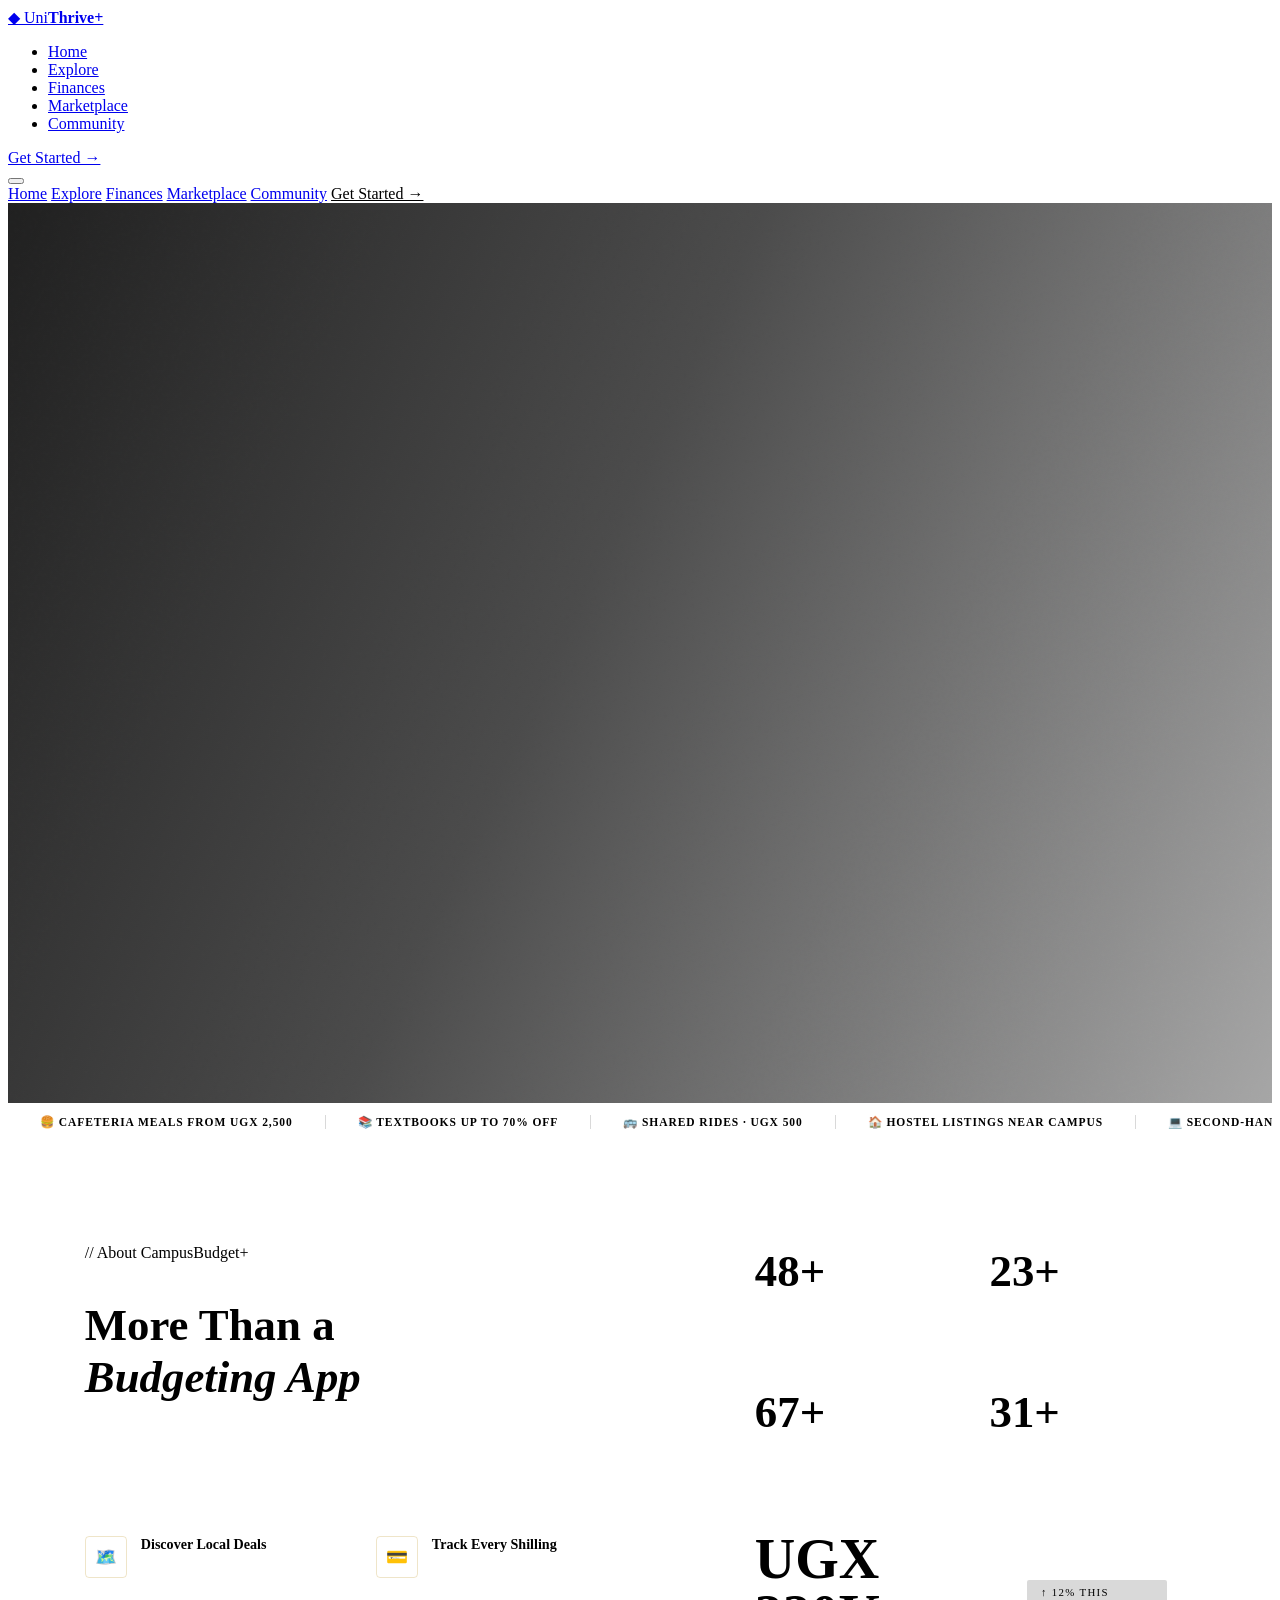
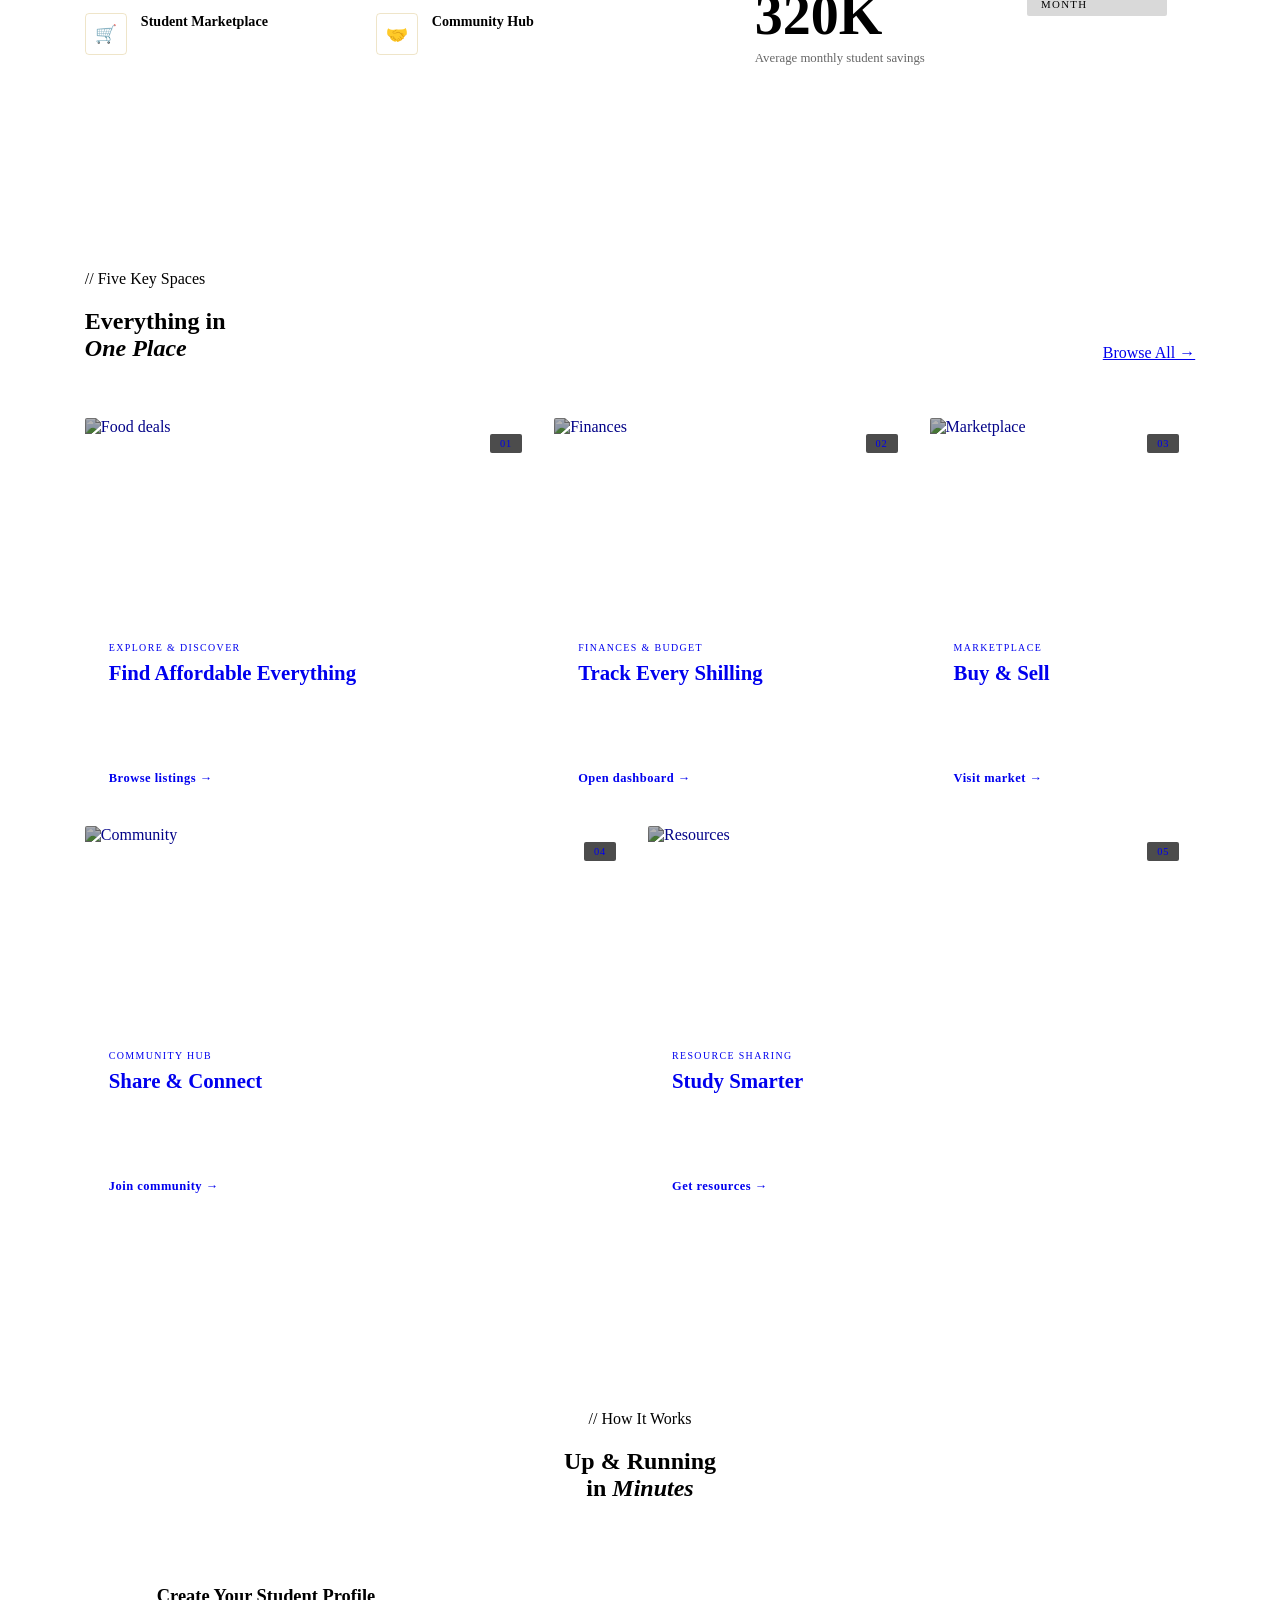
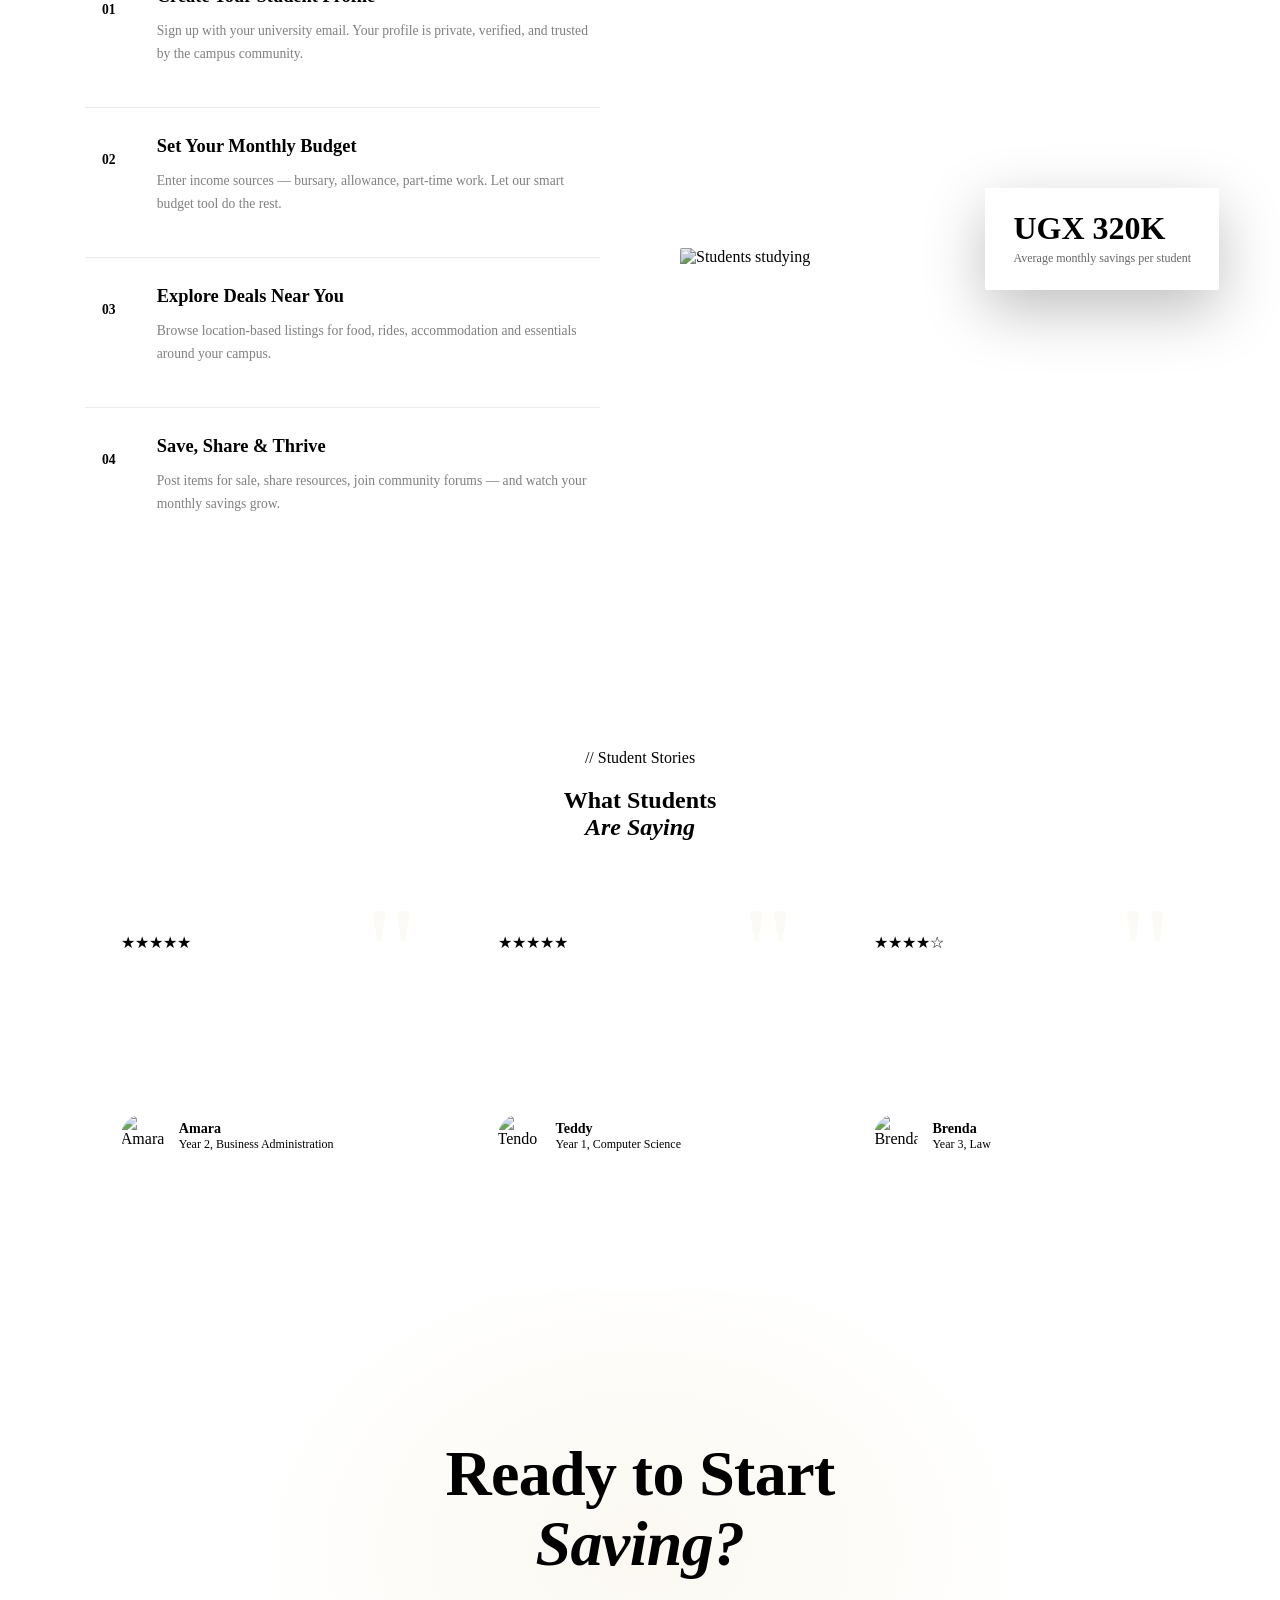
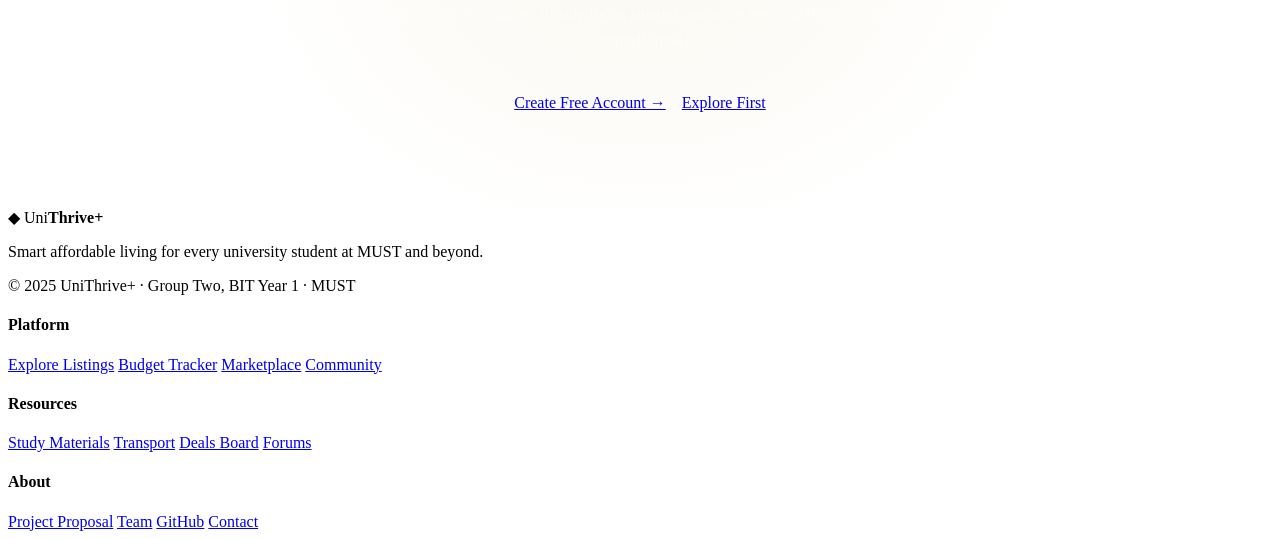
==== index.html @ 7a32b82d "Add files via upload" ====
<!DOCTYPE html>
<html lang="en">
<head>
  <meta charset="UTF-8" />
  <meta name="viewport" content="width=device-width, initial-scale=1.0" />
  <title>UniThrive+ | Smart Student Living</title>
  <link rel="preconnect" href="https://fonts.googleapis.com" />
  <link rel="preconnect" href="https://fonts.gstatic.com" crossorigin />
  <link href="https://fonts.googleapis.com/css2?family=Cormorant+Garamond:ital,wght@0,300;0,400;0,600;0,700;1,300;1,400;1,600&family=Outfit:wght@300;400;500;600;700&family=Space+Grotesk:wght@400;500;700&display=swap" rel="stylesheet" />
  <link rel="stylesheet" href="shared.css" />
  <style>
    /* ══════════════════ HERO ══════════════════ */
    .hero {
      position: relative;
      height: 100vh;
      min-height: 700px;
      overflow: hidden;
      display: flex;
      align-items: center;
    }
    .hero-bg {
      position: absolute;
      inset: 0;
      background-image: url('https://images.unsplash.com/photo-1529156069898-49953e39b3ac?w=1920&q=90&fit=crop&crop=top');
      background-size: cover;
      background-position: center 20%;
      transform: scale(1.05);
      transition: transform 10s ease-out;
      filter: brightness(0.55);
    }
    .hero-bg.loaded { transform: scale(1); }
    .hero-overlay {
      position: absolute;
      inset: 0;
      background: linear-gradient(
        115deg,
        rgba(0,0,0,0.88) 0%,
        rgba(5,5,5,0.72) 45%,
        rgba(0,0,0,0.35) 100%
      );
    }
    /* Gold grain texture overlay */
    .hero-grain {
      position: absolute;
      inset: 0;
      background-image: url("data:image/svg+xml,%3Csvg viewBox='0 0 256 256' xmlns='http://www.w3.org/2000/svg'%3E%3Cfilter id='noise'%3E%3CfeTurbulence type='fractalNoise' baseFrequency='0.9' numOctaves='4' stitchTiles='stitch'/%3E%3C/filter%3E%3Crect width='100%25' height='100%25' filter='url(%23noise)' opacity='0.035'/%3E%3C/svg%3E");
      pointer-events: none;
      opacity: 0.4;
    }
    .hero-content {
      position: relative;
      z-index: 2;
      padding: 0 6vw;
      max-width: 860px;
    }
    .hero-eyebrow {
      display: inline-flex;
      align-items: center;
      gap: 10px;
      border: 1px solid rgba(201,168,76,0.4);
      border-radius: 2px;
      padding: 7px 20px;
      font-family: var(--font-mono);
      font-size: 0.68rem;
      letter-spacing: 0.2em;
      color: var(--gold);
      text-transform: uppercase;
      margin-bottom: 32px;
      opacity: 0;
      animation: fadeUp 0.8s 0.3s forwards;
    }
    .hero-eyebrow::before {
      content: '';
      width: 6px; height: 6px;
      border-radius: 50%;
      background: var(--gold);
      animation: pulse 2s infinite;
    }
    .hero-title {
      font-family: var(--font-display);
      font-size: clamp(3.2rem, 7.5vw, 6.5rem);
      font-weight: 700;
      line-height: 1.0;
      color: var(--white);
      margin-bottom: 28px;
      opacity: 0;
      animation: fadeUp 1s 0.5s forwards;
      letter-spacing: -0.02em;
    }
    .hero-title em {
      font-style: italic;
      color: var(--gold);
      display: block;
    }
    .hero-sub {
      font-family: var(--font-body);
      font-size: 1.1rem;
      font-weight: 300;
      color: rgba(255,255,255,0.7);
      line-height: 1.75;
      max-width: 480px;
      margin-bottom: 48px;
      opacity: 0;
      animation: fadeUp 0.9s 0.7s forwards;
    }
    .hero-cta {
      display: flex;
      gap: 16px;
      flex-wrap: wrap;
      opacity: 0;
      animation: fadeUp 0.9s 0.9s forwards;
    }
    /* Hero stats */
    .hero-stats {
      position: absolute;
      bottom: 0;
      left: 0; right: 0;
      z-index: 2;
      display: flex;
      border-top: 1px solid rgba(255,255,255,0.07);
      opacity: 0;
      animation: fadeIn 1s 1.2s forwards;
    }
    .hero-stat {
      flex: 1;
      padding: 28px 6vw;
      border-right: 1px solid rgba(255,255,255,0.07);
      background: rgba(0,0,0,0.5);
      backdrop-filter: blur(8px);
    }
    .hero-stat:last-child { border-right: none; }
    .hero-stat-num {
      font-family: var(--font-display);
      font-size: 2.2rem;
      font-weight: 700;
      color: var(--gold);
      line-height: 1;
      margin-bottom: 6px;
    }
    .hero-stat-label {
      font-family: var(--font-body);
      font-size: 0.78rem;
      color: rgba(255,255,255,0.45);
      font-weight: 300;
      letter-spacing: 0.06em;
    }
    /* Scroll indicator */
    .hero-scroll {
      position: absolute;
      right: 6vw;
      bottom: 120px;
      z-index: 3;
      display: flex;
      flex-direction: column;
      align-items: center;
      gap: 8px;
      opacity: 0;
      animation: fadeIn 1s 1.4s forwards;
    }
    .scroll-text {
      font-family: var(--font-mono);
      font-size: 0.62rem;
      letter-spacing: 0.15em;
      text-transform: uppercase;
      color: rgba(255,255,255,0.35);
      writing-mode: vertical-rl;
    }
    .scroll-line {
      width: 1px;
      height: 48px;
      background: linear-gradient(to bottom, rgba(201,168,76,0.8), transparent);
      animation: scrollAnim 1.8s ease-in-out infinite;
    }
    @keyframes scrollAnim {
      0%,100% { transform: scaleY(1); opacity:1; }
      50% { transform: scaleY(0.4); opacity:0.3; }
    }

    /* ══════════════════ TICKER ══════════════════ */
    .ticker {
      background: var(--gold);
      padding: 12px 0;
      overflow: hidden;
    }
    .ticker-track {
      display: flex;
      white-space: nowrap;
      animation: tickerAnim 28s linear infinite;
    }
    .ticker-item {
      display: inline-flex;
      align-items: center;
      gap: 10px;
      padding: 0 32px;
      font-family: var(--font-mono);
      font-size: 0.72rem;
      letter-spacing: 0.08em;
      color: var(--black);
      font-weight: 700;
      text-transform: uppercase;
      border-right: 1px solid rgba(0,0,0,0.15);
    }
    @keyframes tickerAnim {
      0% { transform: translateX(0); }
      100% { transform: translateX(-50%); }
    }

    /* ══════════════════ INTRO STRIP ══════════════════ */
    .intro-strip {
      background: var(--black-3);
      padding: 72px 6vw;
      border-bottom: 1px solid var(--border-dark);
    }
    .intro-strip-inner {
      display: grid;
      grid-template-columns: 1.2fr 1fr;
      gap: 80px;
      align-items: center;
    }
    .intro-text .section-title { font-size: clamp(2rem, 3.5vw, 2.8rem); }
    .intro-lead {
      font-family: var(--font-display);
      font-size: 1.25rem;
      font-style: italic;
      color: rgba(255,255,255,0.5);
      line-height: 1.6;
      margin-bottom: 32px;
      font-weight: 300;
    }
    .intro-features {
      display: grid;
      grid-template-columns: 1fr 1fr;
      gap: 20px;
    }
    .intro-feat {
      display: flex;
      align-items: flex-start;
      gap: 14px;
    }
    .intro-feat-icon {
      width: 40px; height: 40px;
      border: 1px solid rgba(201,168,76,0.3);
      border-radius: 4px;
      display: flex;
      align-items: center;
      justify-content: center;
      font-size: 1.1rem;
      flex-shrink: 0;
    }
    .intro-feat-title {
      font-family: var(--font-body);
      font-size: 0.88rem;
      font-weight: 600;
      color: var(--white);
      margin-bottom: 3px;
    }
    .intro-feat-text {
      font-family: var(--font-body);
      font-size: 0.78rem;
      color: rgba(255,255,255,0.4);
      font-weight: 300;
      line-height: 1.5;
    }
    /* Stats on right */
    .intro-stats-col {
      display: grid;
      grid-template-columns: 1fr 1fr;
      gap: 1px;
      background: var(--border-dark);
      border: 1px solid var(--border-dark);
    }
    .intro-stat-box {
      background: var(--black-2);
      padding: 36px 28px;
      transition: background 0.3s;
    }
    .intro-stat-box:hover { background: var(--black-3); }
    .intro-stat-num {
      font-family: var(--font-display);
      font-size: 2.8rem;
      font-weight: 700;
      color: var(--gold);
      line-height: 1;
      margin-bottom: 8px;
    }
    .intro-stat-label {
      font-family: var(--font-body);
      font-size: 0.8rem;
      color: rgba(255,255,255,0.4);
      font-weight: 300;
    }
    .intro-stat-box.featured {
      background: var(--gold);
      grid-column: 1 / -1;
      display: flex;
      align-items: center;
      justify-content: space-between;
      gap: 20px;
    }
    .intro-stat-box.featured .intro-stat-num { color: var(--black); font-size: 3.5rem; }
    .intro-stat-box.featured .intro-stat-label { color: rgba(0,0,0,0.6); }
    .intro-stat-box.featured .feat-badge {
      font-family: var(--font-mono);
      font-size: 0.68rem;
      letter-spacing: 0.12em;
      text-transform: uppercase;
      color: var(--black);
      background: rgba(0,0,0,0.15);
      padding: 6px 14px;
      border-radius: 2px;
    }

    /* ══════════════════ PAGES GRID ══════════════════ */
    .pages-section {
      padding: 96px 6vw;
      background: var(--black);
    }
    .pages-header {
      display: flex;
      align-items: flex-end;
      justify-content: space-between;
      margin-bottom: 56px;
    }
    .pages-grid {
      display: grid;
      grid-template-columns: repeat(12, 1fr);
      grid-template-rows: auto auto;
      gap: 16px;
    }
    .page-card {
      border: 1px solid var(--border-dark);
      border-radius: 2px;
      overflow: hidden;
      cursor: pointer;
      transition: all 0.4s;
      text-decoration: none;
      display: flex;
      flex-direction: column;
      position: relative;
      group: true;
    }
    .page-card:hover {
      border-color: rgba(201,168,76,0.4);
      transform: translateY(-6px);
      box-shadow: 0 24px 64px rgba(0,0,0,0.5);
    }
    .page-card:nth-child(1) { grid-column: 1 / 6; }
    .page-card:nth-child(2) { grid-column: 6 / 10; }
    .page-card:nth-child(3) { grid-column: 10 / 13; }
    .page-card:nth-child(4) { grid-column: 1 / 7; }
    .page-card:nth-child(5) { grid-column: 7 / 13; }
    .page-card-img {
      width: 100%;
      height: 200px;
      object-fit: cover;
      display: block;
      transition: transform 0.6s ease;
      filter: brightness(0.7) saturate(0.8);
    }
    .page-card:hover .page-card-img {
      transform: scale(1.06);
      filter: brightness(0.6) saturate(0.7);
    }
    .page-card-img-wrap {
      overflow: hidden;
      position: relative;
    }
    .page-card-num {
      position: absolute;
      top: 16px;
      right: 16px;
      font-family: var(--font-mono);
      font-size: 0.65rem;
      color: var(--gold);
      letter-spacing: 0.08em;
      background: rgba(0,0,0,0.7);
      padding: 4px 10px;
      border-radius: 2px;
    }
    .page-card-body {
      padding: 24px;
      background: var(--black-2);
      flex: 1;
      display: flex;
      flex-direction: column;
      gap: 8px;
      transition: background 0.3s;
    }
    .page-card:hover .page-card-body { background: var(--black-3); }
    .page-card-tag {
      font-family: var(--font-mono);
      font-size: 0.62rem;
      letter-spacing: 0.14em;
      text-transform: uppercase;
      color: var(--gold);
    }
    .page-card-title {
      font-family: var(--font-display);
      font-size: 1.3rem;
      font-weight: 700;
      color: var(--white);
      line-height: 1.2;
    }
    .page-card-desc {
      font-family: var(--font-body);
      font-size: 0.82rem;
      color: rgba(255,255,255,0.45);
      line-height: 1.6;
      font-weight: 300;
      margin-top: 4px;
      flex: 1;
    }
    .page-card-link {
      display: inline-flex;
      align-items: center;
      gap: 6px;
      font-family: var(--font-body);
      font-size: 0.78rem;
      font-weight: 600;
      color: var(--gold);
      margin-top: 10px;
      letter-spacing: 0.04em;
      transition: gap 0.2s;
    }
    .page-card:hover .page-card-link { gap: 10px; }

    /* ══════════════════ HOW IT WORKS ══════════════════ */
    .how {
      padding: 96px 6vw;
      background: var(--off-white);
    }
    .how .section-tag { color: var(--gold-dark); }
    .how .section-title { color: var(--black); }
    .how-inner {
      display: grid;
      grid-template-columns: 1fr 1fr;
      gap: 80px;
      align-items: center;
      margin-top: 56px;
    }
    .steps { display: flex; flex-direction: column; gap: 0; }
    .step {
      display: flex;
      gap: 24px;
      padding: 28px 0;
      border-bottom: 1px solid rgba(0,0,0,0.08);
      transition: all 0.2s;
    }
    .step:last-child { border-bottom: none; }
    .step:hover .step-num {
      background: var(--gold);
      color: var(--black);
      border-color: var(--gold);
    }
    .step-num {
      width: 48px; height: 48px;
      flex-shrink: 0;
      border: 1.5px solid var(--gold);
      border-radius: 2px;
      display: flex;
      align-items: center;
      justify-content: center;
      font-family: var(--font-mono);
      font-size: 0.85rem;
      font-weight: 700;
      color: var(--gold);
      transition: all 0.3s;
    }
    .step-title {
      font-family: var(--font-display);
      font-size: 1.15rem;
      font-weight: 700;
      color: var(--black);
      margin-bottom: 6px;
    }
    .step-text {
      font-family: var(--font-body);
      font-size: 0.85rem;
      color: rgba(0,0,0,0.5);
      line-height: 1.65;
      font-weight: 300;
    }
    .how-visual {
      position: relative;
    }
    .how-main-img {
      width: 100%;
      height: 500px;
      object-fit: cover;
      object-position: center top;
      border-radius: 2px;
      filter: saturate(0.6) brightness(0.95);
    }
    .how-float {
      position: absolute;
      bottom: -24px;
      right: -24px;
      background: var(--gold);
      padding: 24px 28px;
      border-radius: 2px;
      box-shadow: 0 20px 60px rgba(0,0,0,0.25);
    }
    .how-float-num {
      font-family: var(--font-display);
      font-size: 2rem;
      font-weight: 700;
      color: var(--black);
      display: block;
      line-height: 1;
      margin-bottom: 4px;
    }
    .how-float-label {
      font-family: var(--font-body);
      font-size: 0.75rem;
      color: rgba(0,0,0,0.6);
    }

    /* ══════════════════ TESTIMONIALS ══════════════════ */
    .testimonials {
      padding: 96px 6vw;
      background: var(--black-2);
      border-top: 1px solid var(--border-dark);
      border-bottom: 1px solid var(--border-dark);
    }
    .testimonials-header {
      text-align: center;
      margin-bottom: 56px;
    }
    .testimonials-grid {
      display: grid;
      grid-template-columns: repeat(3, 1fr);
      gap: 20px;
    }
    .testimonial-card {
      border: 1px solid var(--border-dark);
      border-radius: 2px;
      padding: 36px;
      transition: all 0.3s;
      position: relative;
      overflow: hidden;
    }
    .testimonial-card::before {
      content: '"';
      position: absolute;
      top: -10px;
      right: 24px;
      font-family: var(--font-display);
      font-size: 8rem;
      color: rgba(201,168,76,0.06);
      line-height: 1;
      pointer-events: none;
    }
    .testimonial-card:hover {
      border-color: rgba(201,168,76,0.3);
      transform: translateY(-4px);
      background: var(--black-3);
    }
    .t-stars {
      display: flex;
      gap: 3px;
      margin-bottom: 20px;
    }
    .t-star {
      width: 14px; height: 14px;
      color: var(--gold);
      font-size: 0.75rem;
    }
    .t-text {
      font-family: var(--font-display);
      font-size: 1.05rem;
      font-style: italic;
      color: rgba(255,255,255,0.8);
      line-height: 1.7;
      margin-bottom: 28px;
      font-weight: 300;
    }
    .t-author {
      display: flex;
      align-items: center;
      gap: 14px;
    }
    .t-avatar {
      width: 44px; height: 44px;
      border-radius: 50%;
      object-fit: cover;
      filter: grayscale(30%);
      border: 2px solid var(--gold-dark);
    }
    .t-name {
      font-family: var(--font-body);
      font-size: 0.88rem;
      font-weight: 600;
      color: var(--white);
    }
    .t-role {
      font-family: var(--font-body);
      font-size: 0.75rem;
      color: var(--gold);
      font-weight: 300;
    }

    /* ══════════════════ CTA BANNER ══════════════════ */
    .cta-banner {
      padding: 96px 6vw;
      background: var(--black);
      position: relative;
      overflow: hidden;
      text-align: center;
    }
    .cta-banner::before {
      content: '';
      position: absolute;
      top: 50%;
      left: 50%;
      transform: translate(-50%,-50%);
      width: 800px; height: 600px;
      background: radial-gradient(ellipse, rgba(201,168,76,0.08) 0%, transparent 70%);
      pointer-events: none;
    }
    .cta-banner-content {
      position: relative;
      z-index: 1;
      max-width: 600px;
      margin: 0 auto;
    }
    .cta-banner h2 {
      font-family: var(--font-display);
      font-size: clamp(2.5rem, 5vw, 4rem);
      font-weight: 700;
      color: var(--white);
      margin-bottom: 20px;
      letter-spacing: -0.01em;
      line-height: 1.1;
    }
    .cta-banner h2 em { font-style: italic; color: var(--gold); }
    .cta-banner p {
      font-family: var(--font-body);
      font-size: 1rem;
      color: rgba(255,255,255,0.55);
      font-weight: 300;
      line-height: 1.7;
      margin-bottom: 40px;
    }
    .cta-btns {
      display: flex;
      gap: 16px;
      justify-content: center;
      flex-wrap: wrap;
    }

    /* ══════════════════ RESPONSIVE ══════════════════ */
    @media (max-width: 1100px) {
      .page-card:nth-child(1) { grid-column: 1 / 7; }
      .page-card:nth-child(2) { grid-column: 7 / 10; }
      .page-card:nth-child(3) { grid-column: 10 / 13; }
    }
    @media (max-width: 900px) {
      .intro-strip-inner { grid-template-columns: 1fr; gap: 48px; }
      .how-inner { grid-template-columns: 1fr; }
      .testimonials-grid { grid-template-columns: 1fr; }
      .pages-grid { grid-template-columns: 1fr 1fr; }
      .page-card:nth-child(n) { grid-column: auto; }
      .hero-stats { display: none; }
      .intro-features { grid-template-columns: 1fr; }
    }
    @media (max-width: 600px) {
      .pages-grid { grid-template-columns: 1fr; }
    }
  </style>
</head>
<body>

<!-- NAVBAR -->
<nav class="navbar" id="navbar">
  <div class="nav-inner">
    <a href="index.html" class="nav-logo">
      <span class="logo-icon">◆</span>
      <span>Uni<strong>Thrive+</strong></span>
    </a>
    <ul class="nav-links">
      <li><a href="index.html" class="active">Home</a></li>
      <li><a href="explore.html">Explore</a></li>
      <li><a href="finances.html">Finances</a></li>
      <li><a href="marketplace.html">Marketplace</a></li>
      <li><a href="community.html">Community</a></li>
    </ul>
    <div class="nav-actions">
      <a href="finances.html" class="nav-btn">Get Started →</a>
    </div>
    <button class="nav-hamburger" id="hamburger" aria-label="Menu">
      <span></span><span></span><span></span>
    </button>
  </div>
</nav>
<div class="mobile-menu" id="mobileMenu">
  <a href="index.html" class="active">Home</a>
  <a href="explore.html">Explore</a>
  <a href="finances.html">Finances</a>
  <a href="marketplace.html">Marketplace</a>
  <a href="community.html">Community</a>
  <a href="finances.html" style="color:var(--gold);margin-top:8px;">Get Started →</a>
</div>

<!-- ═══ HERO ═══ -->
<section class="hero">
  <div class="hero-bg" id="heroBg"></div>
  <div class="hero-overlay"></div>
  <div class="hero-grain"></div>
  <div class="hero-content">
    <div class="hero-eyebrow">For Students, By Students · MUST</div>
    <h1 class="hero-title">
      Live Smart.<br>
      <em>Spend Less.</em>
      Thrive More.
    </h1>
    <p class="hero-sub">
      CampusBudget+ is your all-in-one platform for affordable student living — find deals, track finances, buy & sell, and connect with a community that gets it.
    </p>
    <div class="hero-cta">
      <a href="explore.html" class="btn-gold">Explore Deals →</a>
      <a href="finances.html" class="btn-outline-white">Track My Budget</a>
    </div>
  </div>
  <div class="hero-stats">
    <div class="hero-stat">
      <div class="hero-stat-num">5,000+</div>
      <div class="hero-stat-label">Active Students</div>
    </div>
    <div class="hero-stat">
      <div class="hero-stat-num">2,400+</div>
      <div class="hero-stat-label">Active Listings</div>
    </div>
    <div class="hero-stat">
      <div class="hero-stat-num">UGX 4M+</div>
      <div class="hero-stat-label">Total Savings Generated</div>
    </div>
    <div class="hero-stat">
      <div class="hero-stat-num">98%</div>
      <div class="hero-stat-label">Student Satisfaction</div>
    </div>
  </div>
  <div class="hero-scroll">
    <span class="scroll-text">Scroll</span>
    <div class="scroll-line"></div>
  </div>
</section>

<!-- ═══ TICKER ═══ -->
<div class="ticker">
  <div class="ticker-track">
    <span class="ticker-item">🍔 Cafeteria Meals from UGX 2,500</span>
    <span class="ticker-item">📚 Textbooks up to 70% Off</span>
    <span class="ticker-item">🚌 Shared Rides · UGX 500</span>
    <span class="ticker-item">🏠 Hostel Listings Near Campus</span>
    <span class="ticker-item">💻 Second-Hand Laptops</span>
    <span class="ticker-item">📱 Data Bundles Shared Daily</span>
    <span class="ticker-item">🎓 Free Tutoring Sessions</span>
    <span class="ticker-item">🏷️ Student-Exclusive Deals</span>
    <!-- repeat for seamless loop -->
    <span class="ticker-item">🍔 Cafeteria Meals from UGX 2,500</span>
    <span class="ticker-item">📚 Textbooks up to 70% Off</span>
    <span class="ticker-item">🚌 Shared Rides · UGX 500</span>
    <span class="ticker-item">🏠 Hostel Listings Near Campus</span>
    <span class="ticker-item">💻 Second-Hand Laptops</span>
    <span class="ticker-item">📱 Data Bundles Shared Daily</span>
    <span class="ticker-item">🎓 Free Tutoring Sessions</span>
    <span class="ticker-item">🏷️ Student-Exclusive Deals</span>
  </div>
</div>

<!-- ═══ INTRO STRIP ═══ -->
<section class="intro-strip">
  <div class="intro-strip-inner">
    <div class="intro-text reveal">
      <span class="section-tag">// About CampusBudget+</span>
      <h2 class="section-title">More Than a<br><em>Budgeting App</em></h2>
      <p class="intro-lead">We built CampusBudget+ because student life is expensive — and not just tuition.</p>
      <div class="intro-features">
        <div class="intro-feat">
          <div class="intro-feat-icon">🗺️</div>
          <div>
            <div class="intro-feat-title">Discover Local Deals</div>
            <div class="intro-feat-text">Verified affordable spots near campus for food, rides & more.</div>
          </div>
        </div>
        <div class="intro-feat">
          <div class="intro-feat-icon">💳</div>
          <div>
            <div class="intro-feat-title">Track Every Shilling</div>
            <div class="intro-feat-text">Smart budgeting dashboard with visual spending insights.</div>
          </div>
        </div>
        <div class="intro-feat">
          <div class="intro-feat-icon">🛒</div>
          <div>
            <div class="intro-feat-title">Student Marketplace</div>
            <div class="intro-feat-text">Buy & sell textbooks, electronics, clothing peer-to-peer.</div>
          </div>
        </div>
        <div class="intro-feat">
          <div class="intro-feat-icon">🤝</div>
          <div>
            <div class="intro-feat-title">Community Hub</div>
            <div class="intro-feat-text">Share resources, ride requests, and study materials.</div>
          </div>
        </div>
      </div>
    </div>
    <div class="intro-stats-col reveal reveal-delay-2">
      <div class="intro-stat-box">
        <div class="intro-stat-num">48+</div>
        <div class="intro-stat-label">Food Listings</div>
      </div>
      <div class="intro-stat-box">
        <div class="intro-stat-num">23+</div>
        <div class="intro-stat-label">Housing Options</div>
      </div>
      <div class="intro-stat-box">
        <div class="intro-stat-num">67+</div>
        <div class="intro-stat-label">Study Resources</div>
      </div>
      <div class="intro-stat-box">
        <div class="intro-stat-num">31+</div>
        <div class="intro-stat-label">Transport Routes</div>
      </div>
      <div class="intro-stat-box featured">
        <div>
          <div class="intro-stat-num">UGX 320K</div>
          <div class="intro-stat-label">Average monthly student savings</div>
        </div>
        <span class="feat-badge">↑ 12% this month</span>
      </div>
    </div>
  </div>
</section>

<!-- ═══ PAGES GRID ═══ -->
<section class="pages-section">
  <div class="pages-header reveal">
    <div>
      <span class="section-tag">// Five Key Spaces</span>
      <h2 class="section-title" style="margin-bottom:0;">Everything in<br><em>One Place</em></h2>
    </div>
    <a href="explore.html" class="btn-outline-gold">Browse All →</a>
  </div>
  <div class="pages-grid">
    <a href="explore.html" class="page-card reveal">
      <div class="page-card-img-wrap">
        <img class="page-card-img" src="https://images.unsplash.com/photo-1555396273-367ea4eb4db5?w=800&q=80&fit=crop" alt="Food deals" loading="lazy" />
        <span class="page-card-num">01</span>
      </div>
      <div class="page-card-body">
        <span class="page-card-tag">Explore & Discover</span>
        <div class="page-card-title">Find Affordable Everything</div>
        <p class="page-card-desc">Browse verified listings for food, housing, transport & essentials — all near your campus and curated by fellow students.</p>
        <span class="page-card-link">Browse listings →</span>
      </div>
    </a>
    <a href="finances.html" class="page-card reveal reveal-delay-1">
      <div class="page-card-img-wrap">
        <img class="page-card-img" src="https://images.unsplash.com/photo-1554224155-6726b3ff858f?w=600&q=80&fit=crop" alt="Finances" loading="lazy" />
        <span class="page-card-num">02</span>
      </div>
      <div class="page-card-body">
        <span class="page-card-tag">Finances & Budget</span>
        <div class="page-card-title">Track Every Shilling</div>
        <p class="page-card-desc">Smart income and expense tracking with visual insights and savings goals.</p>
        <span class="page-card-link">Open dashboard →</span>
      </div>
    </a>
    <a href="marketplace.html" class="page-card reveal reveal-delay-2">
      <div class="page-card-img-wrap">
        <img class="page-card-img" src="https://images.unsplash.com/photo-1472851294608-062f824d29cc?w=600&q=80&fit=crop" alt="Marketplace" loading="lazy" />
        <span class="page-card-num">03</span>
      </div>
      <div class="page-card-body">
        <span class="page-card-tag">Marketplace</span>
        <div class="page-card-title">Buy & Sell</div>
        <p class="page-card-desc">Pre-owned textbooks, electronics & clothing — peer to peer.</p>
        <span class="page-card-link">Visit market →</span>
      </div>
    </a>
    <a href="community.html" class="page-card reveal">
      <div class="page-card-img-wrap">
        <img class="page-card-img" src="https://images.unsplash.com/photo-1522202176988-66273c2fd55f?w=800&q=80&fit=crop" alt="Community" loading="lazy" />
        <span class="page-card-num">04</span>
      </div>
      <div class="page-card-body">
        <span class="page-card-tag">Community Hub</span>
        <div class="page-card-title">Share & Connect</div>
        <p class="page-card-desc">Post ride-sharing requests, share study materials, discuss campus life, and support each other's financial journeys together.</p>
        <span class="page-card-link">Join community →</span>
      </div>
    </a>
    <a href="explore.html#resources" class="page-card reveal reveal-delay-1">
      <div class="page-card-img-wrap">
        <img class="page-card-img" src="https://images.unsplash.com/photo-1481627834876-b7833e8f5570?w=800&q=80&fit=crop" alt="Resources" loading="lazy" />
        <span class="page-card-num">05</span>
      </div>
      <div class="page-card-body">
        <span class="page-card-tag">Resource Sharing</span>
        <div class="page-card-title">Study Smarter</div>
        <p class="page-card-desc">Download lecture notes, past papers, lab manuals and textbooks shared freely by students across all years and faculties.</p>
        <span class="page-card-link">Get resources →</span>
      </div>
    </a>
  </div>
</section>

<!-- ═══ HOW IT WORKS ═══ -->
<section class="how">
  <div class="reveal" style="text-align:center;margin-bottom:0;">
    <span class="section-tag" style="color:var(--gold-dark);">// How It Works</span>
    <h2 class="section-title dark" style="text-align:center;">Up & Running<br>in <em>Minutes</em></h2>
  </div>
  <div class="how-inner">
    <div class="steps reveal">
      <div class="step">
        <div class="step-num">01</div>
        <div>
          <div class="step-title">Create Your Student Profile</div>
          <p class="step-text">Sign up with your university email. Your profile is private, verified, and trusted by the campus community.</p>
        </div>
      </div>
      <div class="step">
        <div class="step-num">02</div>
        <div>
          <div class="step-title">Set Your Monthly Budget</div>
          <p class="step-text">Enter income sources — bursary, allowance, part-time work. Let our smart budget tool do the rest.</p>
        </div>
      </div>
      <div class="step">
        <div class="step-num">03</div>
        <div>
          <div class="step-title">Explore Deals Near You</div>
          <p class="step-text">Browse location-based listings for food, rides, accommodation and essentials around your campus.</p>
        </div>
      </div>
      <div class="step">
        <div class="step-num">04</div>
        <div>
          <div class="step-title">Save, Share & Thrive</div>
          <p class="step-text">Post items for sale, share resources, join community forums — and watch your monthly savings grow.</p>
        </div>
      </div>
    </div>
    <div class="how-visual reveal reveal-delay-2">
      <img class="how-main-img" src="https://images.unsplash.com/photo-1541516160071-4bb0c5af65ba?w=900&q=85&fit=crop&crop=top" alt="Students studying" loading="lazy" />
      <div class="how-float">
        <span class="how-float-num">UGX 320K</span>
        <span class="how-float-label">Average monthly savings per student</span>
      </div>
    </div>
  </div>
</section>

<!-- ═══ TESTIMONIALS ═══ -->
<section class="testimonials">
  <div class="testimonials-header reveal">
    <span class="section-tag">// Student Stories</span>
    <h2 class="section-title">What Students<br><em>Are Saying</em></h2>
  </div>
  <div class="testimonials-grid">
    <div class="testimonial-card reveal">
      <div class="t-stars">★★★★★</div>
      <p class="t-text">"I found a hostel 200m from campus at half the price of where I was staying. CampusBudget+ literally saved me UGX 180,000 a month."</p>
      <div class="t-author">
        <img class="t-avatar" src="https://images.unsplash.com/photo-1531123897727-8f129e1688ce?w=100&q=80&fit=crop&crop=face" alt="Amara" />
        <div>
          <div class="t-name">Amara</div>
          <div class="t-role">Year 2, Business Administration</div>
        </div>
      </div>
    </div>
    <div class="testimonial-card reveal reveal-delay-1">
      <div class="t-stars">★★★★★</div>
      <p class="t-text">"The budget tracker is so simple to use. I finally know where every shilling goes. I even managed to save for my laptop repair in 3 weeks."</p>
      <div class="t-author">
        <img class="t-avatar" src="https://images.unsplash.com/photo-1499887142886-791eca5918cd?w=100&q=80&fit=crop&crop=face" alt="Tendo" />
        <div>
          <div class="t-name">Teddy</div>
          <div class="t-role">Year 1, Computer Science</div>
        </div>
      </div>
    </div>
    <div class="testimonial-card reveal reveal-delay-2">
      <div class="t-stars">★★★★☆</div>
      <p class="t-text">"Sold my old textbooks within 2 days of posting. Bought cheaper ones for this semester too. The marketplace is genuinely a game-changer."</p>
      <div class="t-author">
        <img class="t-avatar" src="https://images.unsplash.com/photo-1607746882042-944635dfe10e?w=100&q=80&fit=crop&crop=face" alt="Brenda" />
        <div>
          <div class="t-name">Brenda</div>
          <div class="t-role">Year 3, Law</div>
        </div>
      </div>
    </div>
  </div>
</section>

<!-- ═══ CTA BANNER ═══ -->
<section class="cta-banner">
  <div class="cta-banner-content reveal">
    <h2>Ready to Start <em>Saving?</em></h2>
    <p>Join thousands of students already living smarter, spending less, and thriving more on CampusBudget+.</p>
    <div class="cta-btns">
      <a href="finances.html" class="btn-gold">Create Free Account →</a>
      <a href="explore.html" class="btn-outline-white">Explore First</a>
    </div>
  </div>
</section>

<!-- ═══ FOOTER ═══ -->
<footer class="footer">
  <div class="footer-inner">
    <div class="footer-brand">
      <div class="footer-logo">◆ Uni<strong>Thrive+</strong></div>
      <p class="footer-tagline">Smart affordable living for every university student at MUST and beyond.</p>
      <p class="footer-copy">© 2025 UniThrive+ · Group Two, BIT Year 1 · MUST</p>
    </div>
    <div class="footer-links">
      <div class="footer-col">
        <h4>Platform</h4>
        <a href="explore.html">Explore Listings</a>
        <a href="finances.html">Budget Tracker</a>
        <a href="marketplace.html">Marketplace</a>
        <a href="community.html">Community</a>
      </div>
      <div class="footer-col">
        <h4>Resources</h4>
        <a href="explore.html#resources">Study Materials</a>
        <a href="explore.html#transport">Transport</a>
        <a href="explore.html#deals">Deals Board</a>
        <a href="community.html#forum">Forums</a>
      </div>
      <div class="footer-col">
        <h4>About</h4>
        <a href="#">Project Proposal</a>
        <a href="#">Team</a>
        <a href="#">GitHub</a>
        <a href="#">Contact</a>
      </div>
    </div>
  </div>
</footer>

<script src="shared.js"></script>
<script>
  // Hero bg ken-burns
  window.addEventListener('load', () => {
    const bg = document.getElementById('heroBg');
    if (bg) {
      const img = new Image();
      img.onload = () => bg.classList.add('loaded');
      img.src = 'https://images.unsplash.com/photo-1529156069898-49953e39b3ac?w=1920&q=90&fit=crop&crop=top';
    }
  });
</script>
</body>
</html>
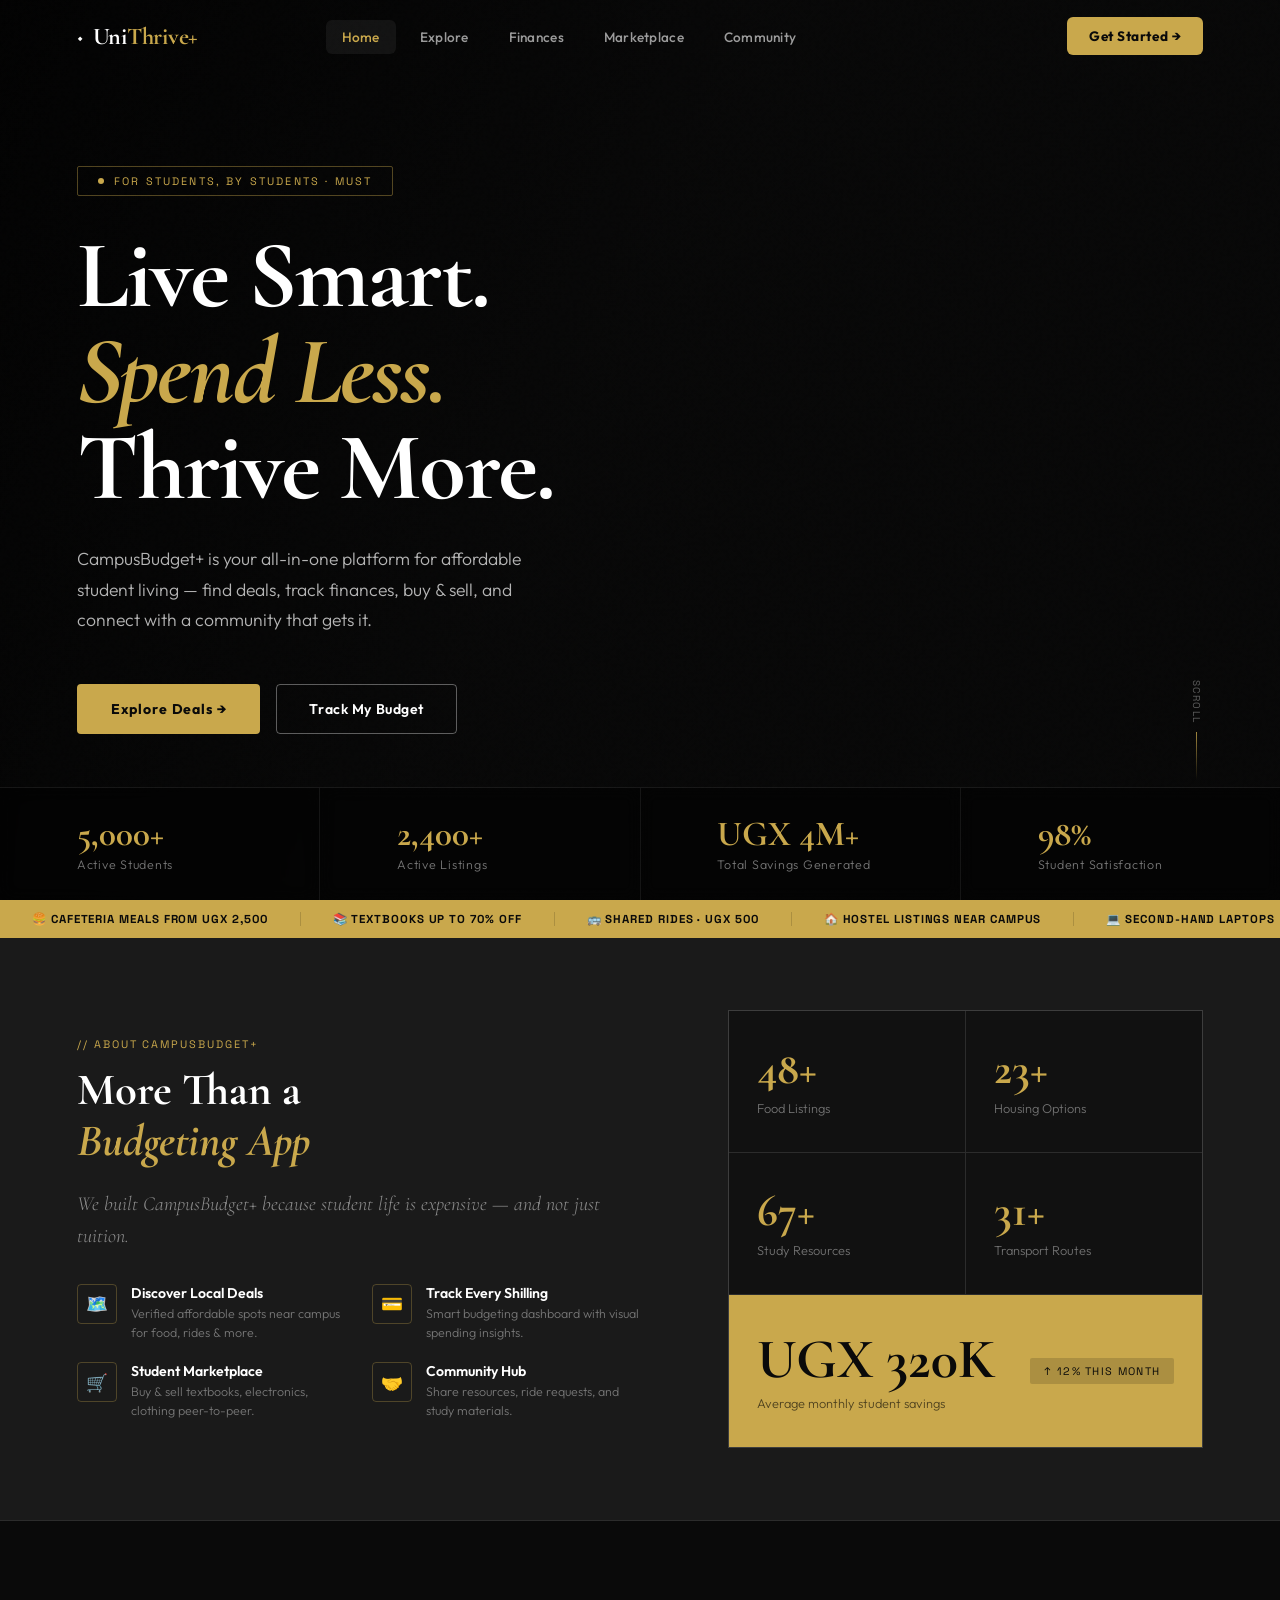
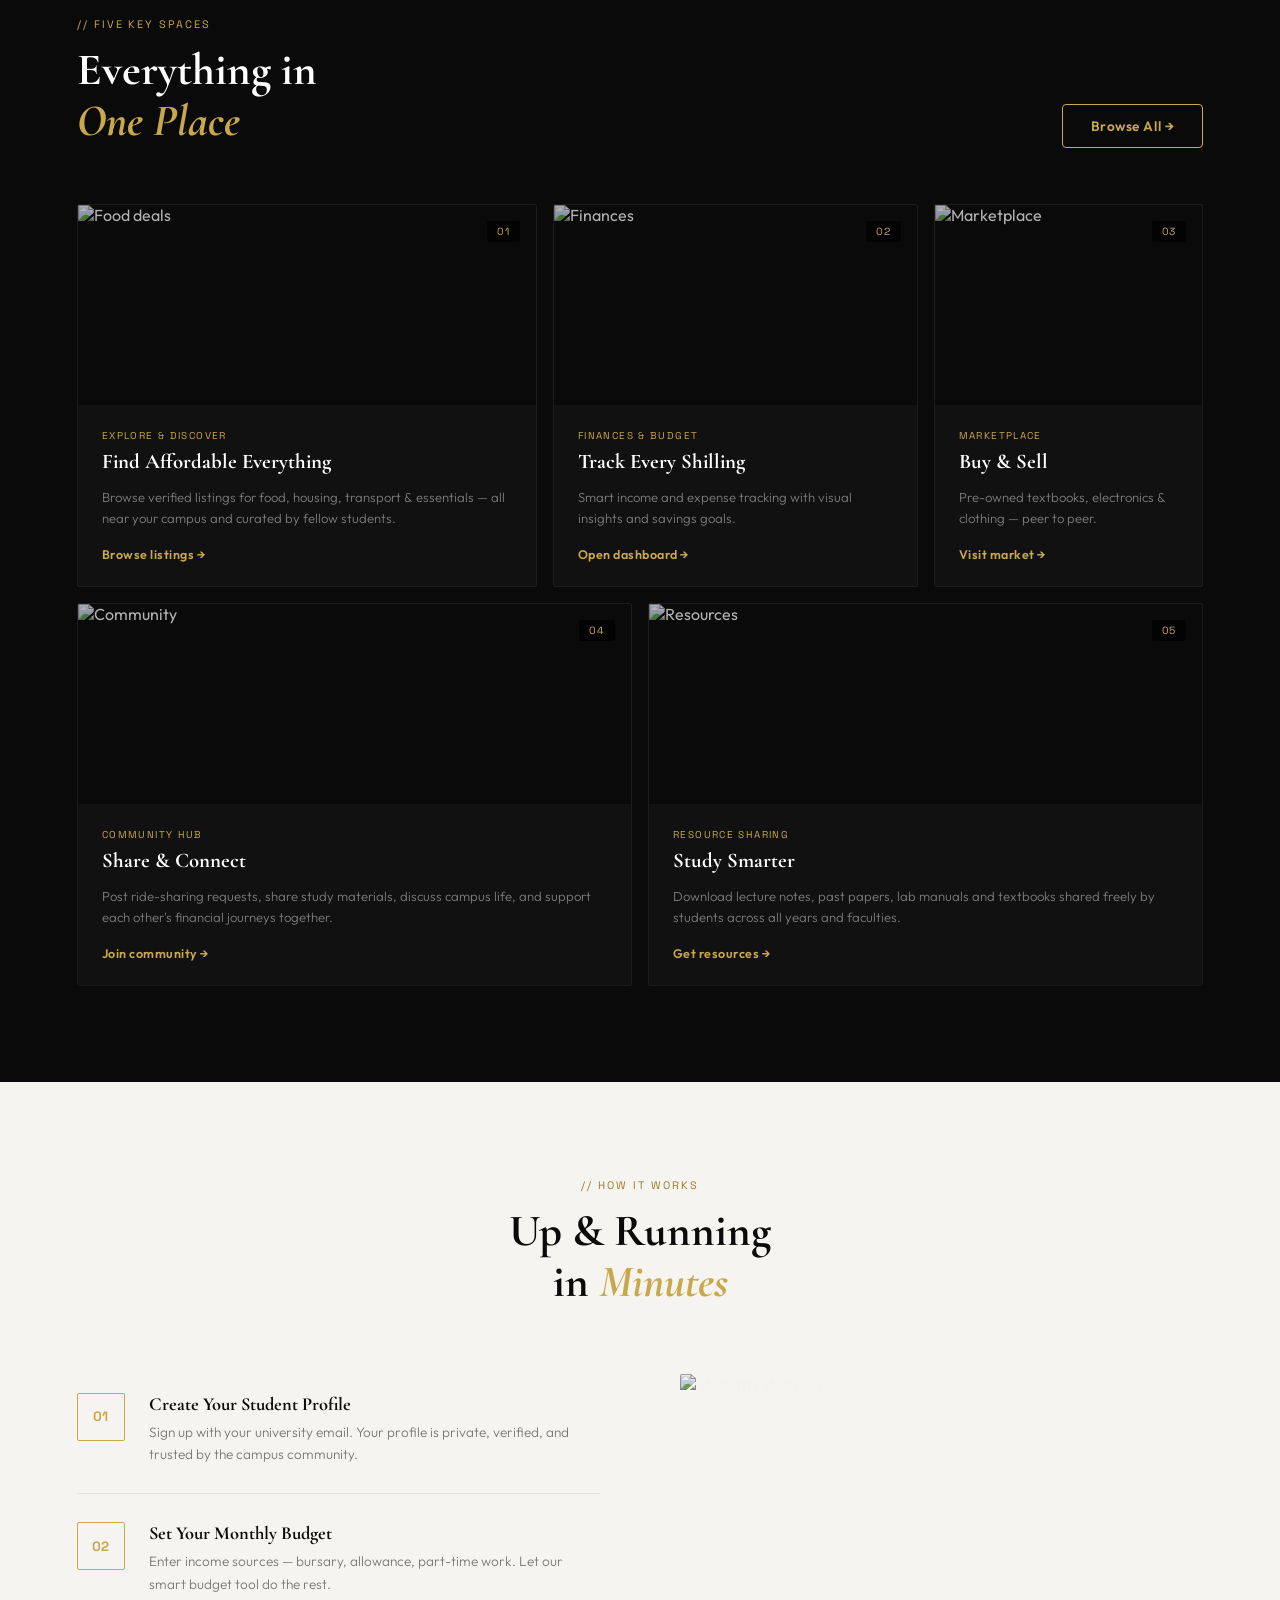
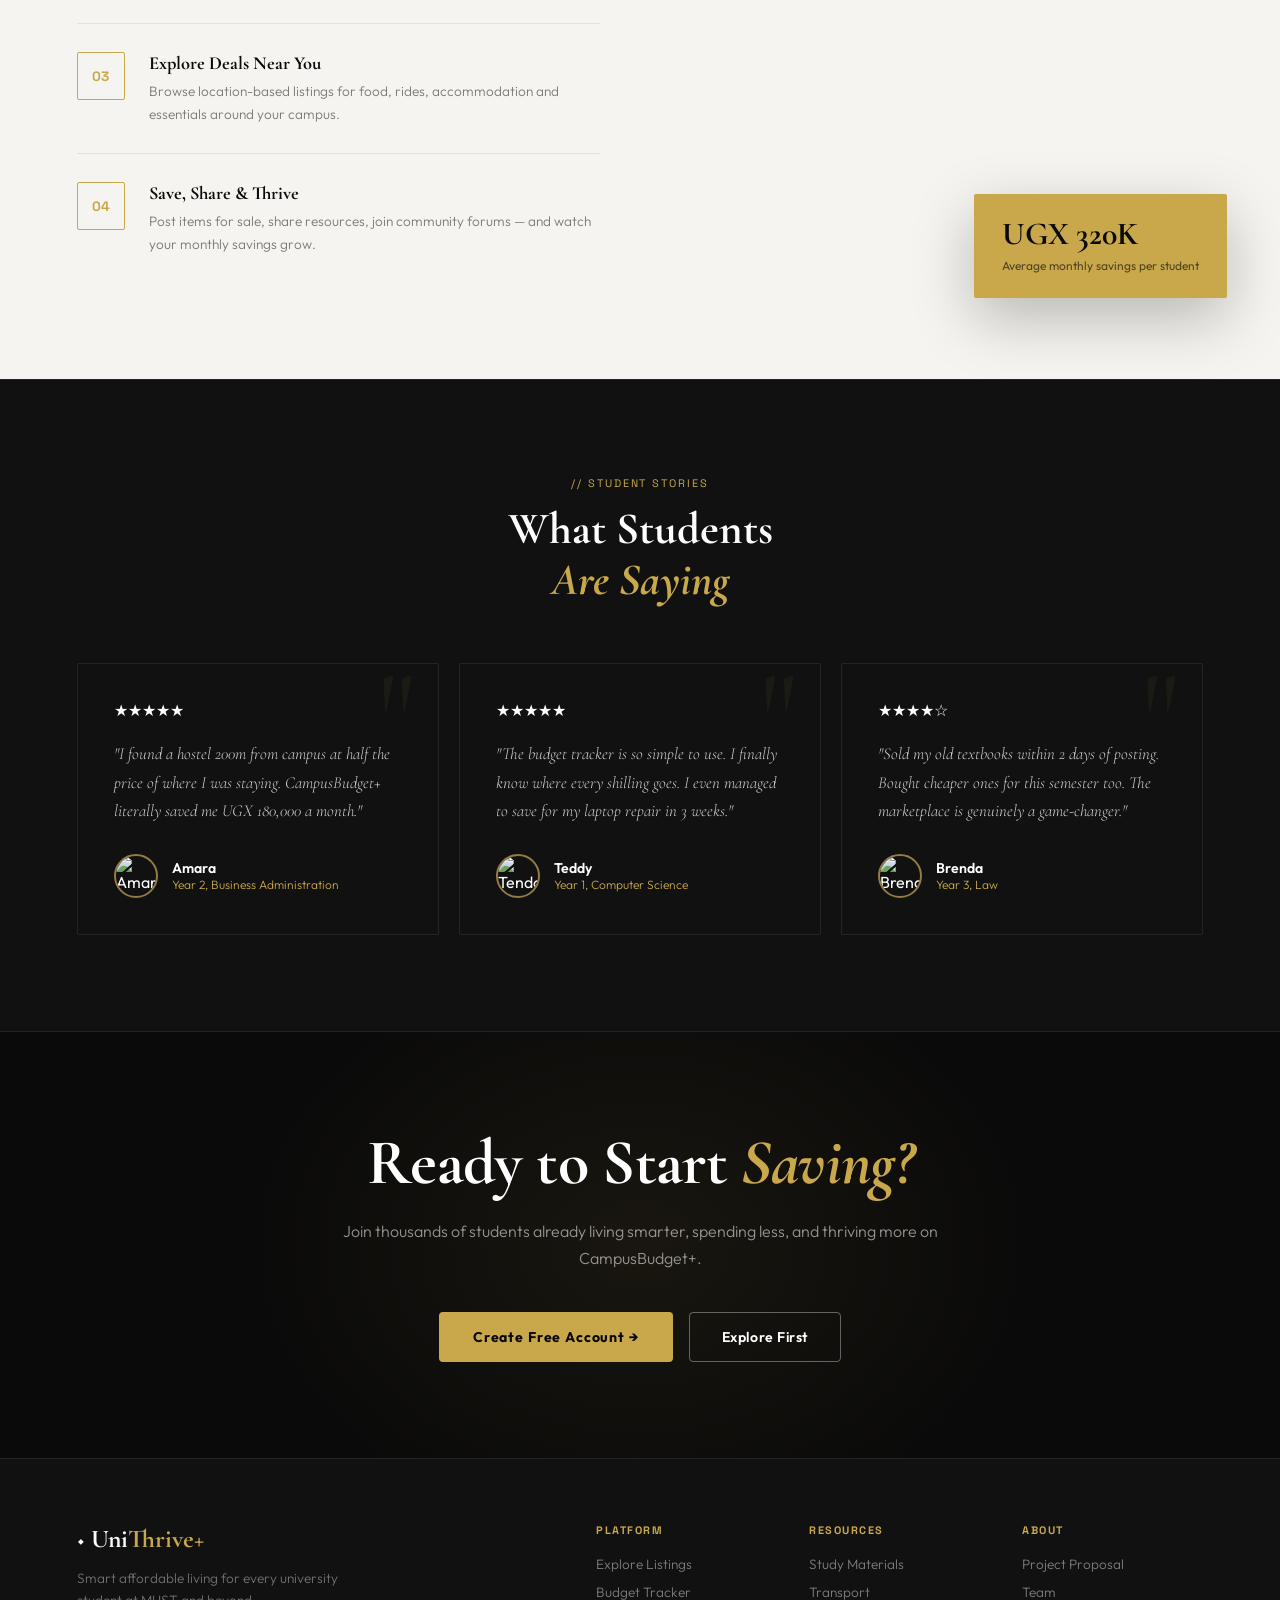
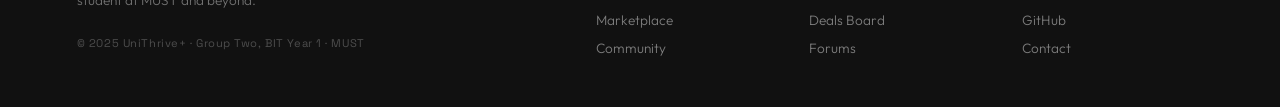
==== commit 3bdfa387: "Update index.html" ====
--- a/index.html
+++ b/index.html
@@ -695,7 +695,7 @@
 <div class="mobile-menu" id="mobileMenu">
   <a href="index.html" class="active">Home</a>
   <a href="explore.html">Explore</a>
-  <a href="finances.html">Finances</a>
+  <a href="Finances.html">Finances</a>
   <a href="marketplace.html">Marketplace</a>
   <a href="community.html">Community</a>
   <a href="finances.html" style="color:var(--gold);margin-top:8px;">Get Started →</a>
@@ -1056,4 +1056,4 @@
   });
 </script>
 </body>
-</html>+</html>
--- a/shared.css
+++ b/shared.css
@@ -0,0 +1,458 @@
+/* ═══════════════════════════════════════════════════════════════
+   CampusBudget+ · Shared Styles · Black / White / Grey / Gold
+   ═══════════════════════════════════════════════════════════════ */
+
+@import url('https://fonts.googleapis.com/css2?family=Cormorant+Garamond:ital,wght@0,300;0,400;0,600;0,700;1,300;1,400;1,600&family=Outfit:wght@300;400;500;600;700&family=Space+Grotesk:wght@400;500;700&display=swap');
+
+/* ── TOKENS ── */
+:root {
+  --black:       #0A0A0A;
+  --black-2:     #111111;
+  --black-3:     #1A1A1A;
+  --charcoal:    #222222;
+  --grey-dark:   #333333;
+  --grey:        #666666;
+  --grey-mid:    #888888;
+  --grey-light:  #BBBBBB;
+  --off-white:   #F5F4F0;
+  --white:       #FFFFFF;
+  --gold:        #C9A84C;
+  --gold-light:  #E8C97A;
+  --gold-dark:   #9E7A2A;
+  --gold-pale:   #F5EDD5;
+  --border-dark: rgba(255,255,255,0.08);
+  --border-light: rgba(0,0,0,0.1);
+  --nav-h:       72px;
+
+  /* Typography */
+  --font-display: 'Cormorant Garamond', serif;
+  --font-body:    'Outfit', sans-serif;
+  --font-mono:    'Space Grotesk', sans-serif;
+}
+
+/* ── RESET ── */
+*, *::before, *::after { box-sizing: border-box; margin: 0; padding: 0; }
+html { scroll-behavior: smooth; }
+body {
+  font-family: var(--font-body);
+  background: var(--black);
+  color: var(--white);
+  overflow-x: hidden;
+  -webkit-font-smoothing: antialiased;
+}
+img { display: block; max-width: 100%; }
+a { text-decoration: none; color: inherit; }
+button { font-family: var(--font-body); }
+
+/* ── SCROLLBAR ── */
+::-webkit-scrollbar { width: 6px; }
+::-webkit-scrollbar-track { background: var(--black); }
+::-webkit-scrollbar-thumb { background: var(--gold-dark); border-radius: 3px; }
+
+/* ══════════════════════════════════
+   NAVBAR
+══════════════════════════════════ */
+.navbar {
+  position: fixed;
+  top: 0; left: 0; right: 0;
+  z-index: 1000;
+  height: var(--nav-h);
+  display: flex;
+  align-items: center;
+  padding: 0 6vw;
+  transition: all 0.4s ease;
+  background: transparent;
+}
+.navbar.scrolled {
+  background: rgba(10,10,10,0.96);
+  backdrop-filter: blur(20px);
+  border-bottom: 1px solid var(--border-dark);
+}
+.nav-inner {
+  display: flex;
+  align-items: center;
+  width: 100%;
+  gap: 0;
+}
+.nav-logo {
+  display: flex;
+  align-items: center;
+  gap: 10px;
+  font-family: var(--font-display);
+  font-size: 1.5rem;
+  font-weight: 700;
+  color: var(--white);
+  letter-spacing: -0.01em;
+  white-space: nowrap;
+}
+.logo-icon {
+  font-size: 1.3rem;
+}
+.nav-logo strong {
+  color: var(--gold);
+}
+.nav-links {
+  display: flex;
+  list-style: none;
+  gap: 8px;
+  margin-left: auto;
+  margin-right: auto;
+}
+.nav-links a {
+  font-family: var(--font-body);
+  font-size: 0.85rem;
+  font-weight: 500;
+  color: rgba(255,255,255,0.6);
+  padding: 8px 16px;
+  border-radius: 6px;
+  letter-spacing: 0.02em;
+  transition: all 0.2s;
+}
+.nav-links a:hover,
+.nav-links a.active {
+  color: var(--white);
+  background: rgba(255,255,255,0.06);
+}
+.nav-links a.active {
+  color: var(--gold);
+}
+.nav-actions {
+  margin-left: auto;
+  display: flex;
+  align-items: center;
+  gap: 12px;
+}
+.nav-btn {
+  display: inline-flex;
+  align-items: center;
+  gap: 8px;
+  background: var(--gold);
+  color: var(--black);
+  padding: 10px 22px;
+  border-radius: 6px;
+  font-family: var(--font-body);
+  font-size: 0.85rem;
+  font-weight: 700;
+  letter-spacing: 0.04em;
+  transition: all 0.3s;
+  white-space: nowrap;
+}
+.nav-btn:hover {
+  background: var(--gold-light);
+  transform: translateY(-1px);
+  box-shadow: 0 8px 24px rgba(201,168,76,0.35);
+}
+.nav-hamburger {
+  display: none;
+  flex-direction: column;
+  gap: 5px;
+  background: none;
+  border: none;
+  cursor: pointer;
+  padding: 6px;
+  margin-left: auto;
+}
+.nav-hamburger span {
+  display: block;
+  width: 24px;
+  height: 1.5px;
+  background: var(--white);
+  transition: all 0.3s;
+}
+.mobile-menu {
+  display: none;
+  position: fixed;
+  top: var(--nav-h);
+  left: 0; right: 0;
+  background: rgba(10,10,10,0.98);
+  backdrop-filter: blur(20px);
+  border-bottom: 1px solid var(--border-dark);
+  padding: 24px 6vw 32px;
+  z-index: 999;
+  flex-direction: column;
+  gap: 8px;
+}
+.mobile-menu.open { display: flex; }
+.mobile-menu a {
+  font-family: var(--font-body);
+  font-size: 1rem;
+  color: rgba(255,255,255,0.7);
+  padding: 12px 0;
+  border-bottom: 1px solid var(--border-dark);
+  font-weight: 500;
+  transition: color 0.2s;
+}
+.mobile-menu a:hover, .mobile-menu a.active { color: var(--gold); }
+
+/* ══════════════════════════════════
+   PAGE HEADER (inner pages)
+══════════════════════════════════ */
+.page-header {
+  padding: calc(var(--nav-h) + 60px) 6vw 64px;
+  background: var(--black-2);
+  border-bottom: 1px solid var(--border-dark);
+  position: relative;
+  overflow: hidden;
+}
+.page-header::before {
+  content: '';
+  position: absolute;
+  top: -40%;
+  right: -10%;
+  width: 600px;
+  height: 600px;
+  background: radial-gradient(circle, rgba(201,168,76,0.06) 0%, transparent 70%);
+  pointer-events: none;
+}
+.page-header-inner {
+  max-width: 700px;
+  position: relative;
+  z-index: 1;
+}
+.page-header h1 {
+  font-family: var(--font-display);
+  font-size: clamp(2.8rem, 5vw, 4.5rem);
+  font-weight: 700;
+  line-height: 1.1;
+  color: var(--white);
+  margin: 12px 0 18px;
+}
+.page-header h1 em {
+  font-style: italic;
+  color: var(--gold);
+}
+.page-header p {
+  font-family: var(--font-body);
+  font-size: 1rem;
+  color: rgba(255,255,255,0.55);
+  font-weight: 300;
+  line-height: 1.7;
+  max-width: 540px;
+}
+
+/* ══════════════════════════════════
+   SECTION UTILITIES
+══════════════════════════════════ */
+.section-tag {
+  font-family: var(--font-mono);
+  font-size: 0.68rem;
+  letter-spacing: 0.18em;
+  text-transform: uppercase;
+  color: var(--gold);
+  display: block;
+  margin-bottom: 14px;
+}
+.section-title {
+  font-family: var(--font-display);
+  font-size: clamp(2rem, 3.5vw, 3rem);
+  font-weight: 700;
+  line-height: 1.15;
+  color: var(--white);
+  margin-bottom: 20px;
+}
+.section-title.dark { color: var(--black); }
+.section-title em { font-style: italic; color: var(--gold); }
+.section-body {
+  font-family: var(--font-body);
+  font-size: 1rem;
+  color: rgba(255,255,255,0.55);
+  line-height: 1.75;
+  font-weight: 300;
+}
+.section-body.dark { color: rgba(0,0,0,0.55); }
+
+/* ══════════════════════════════════
+   BUTTONS
+══════════════════════════════════ */
+.btn-gold {
+  display: inline-flex;
+  align-items: center;
+  gap: 10px;
+  background: var(--gold);
+  color: var(--black);
+  padding: 14px 32px;
+  border-radius: 4px;
+  font-family: var(--font-body);
+  font-size: 0.88rem;
+  font-weight: 700;
+  letter-spacing: 0.06em;
+  text-decoration: none;
+  border: 2px solid var(--gold);
+  cursor: pointer;
+  transition: all 0.3s;
+}
+.btn-gold:hover {
+  background: var(--gold-light);
+  border-color: var(--gold-light);
+  transform: translateY(-2px);
+  box-shadow: 0 12px 32px rgba(201,168,76,0.3);
+}
+.btn-outline-white {
+  display: inline-flex;
+  align-items: center;
+  gap: 10px;
+  background: transparent;
+  color: var(--white);
+  padding: 14px 32px;
+  border-radius: 4px;
+  font-family: var(--font-body);
+  font-size: 0.88rem;
+  font-weight: 600;
+  letter-spacing: 0.04em;
+  text-decoration: none;
+  border: 1px solid rgba(255,255,255,0.35);
+  cursor: pointer;
+  transition: all 0.3s;
+}
+.btn-outline-white:hover {
+  border-color: var(--white);
+  background: rgba(255,255,255,0.07);
+}
+.btn-outline-gold {
+  display: inline-flex;
+  align-items: center;
+  gap: 10px;
+  background: transparent;
+  color: var(--gold);
+  padding: 12px 28px;
+  border-radius: 4px;
+  font-family: var(--font-body);
+  font-size: 0.85rem;
+  font-weight: 600;
+  letter-spacing: 0.04em;
+  text-decoration: none;
+  border: 1px solid var(--gold);
+  cursor: pointer;
+  transition: all 0.3s;
+}
+.btn-outline-gold:hover {
+  background: var(--gold);
+  color: var(--black);
+}
+
+/* ══════════════════════════════════
+   FOOTER
+══════════════════════════════════ */
+.footer {
+  background: var(--black-2);
+  border-top: 1px solid var(--border-dark);
+  padding: 64px 6vw 40px;
+}
+.footer-inner {
+  display: grid;
+  grid-template-columns: 1.5fr 2fr;
+  gap: 64px;
+}
+.footer-logo {
+  font-family: var(--font-display);
+  font-size: 1.6rem;
+  font-weight: 700;
+  color: var(--white);
+  margin-bottom: 14px;
+}
+.footer-logo strong { color: var(--gold); }
+.footer-tagline {
+  font-family: var(--font-body);
+  font-size: 0.85rem;
+  color: rgba(255,255,255,0.4);
+  font-weight: 300;
+  line-height: 1.6;
+  margin-bottom: 10px;
+  max-width: 280px;
+}
+.footer-copy {
+  font-family: var(--font-mono);
+  font-size: 0.7rem;
+  color: rgba(255,255,255,0.25);
+  letter-spacing: 0.05em;
+  margin-top: 24px;
+}
+.footer-links {
+  display: grid;
+  grid-template-columns: repeat(3, 1fr);
+  gap: 32px;
+}
+.footer-col h4 {
+  font-family: var(--font-mono);
+  font-size: 0.68rem;
+  letter-spacing: 0.14em;
+  text-transform: uppercase;
+  color: var(--gold);
+  margin-bottom: 18px;
+}
+.footer-col a {
+  display: block;
+  font-family: var(--font-body);
+  font-size: 0.85rem;
+  color: rgba(255,255,255,0.45);
+  font-weight: 300;
+  margin-bottom: 10px;
+  transition: color 0.2s;
+}
+.footer-col a:hover { color: var(--white); }
+.footer-divider {
+  height: 1px;
+  background: var(--border-dark);
+  margin: 32px 0 24px;
+}
+.footer-bottom {
+  display: flex;
+  align-items: center;
+  justify-content: space-between;
+  font-family: var(--font-body);
+  font-size: 0.78rem;
+  color: rgba(255,255,255,0.3);
+}
+.footer-bottom-links {
+  display: flex;
+  gap: 20px;
+}
+.footer-bottom-links a {
+  color: rgba(255,255,255,0.3);
+  transition: color 0.2s;
+}
+.footer-bottom-links a:hover { color: var(--gold); }
+
+/* ══════════════════════════════════
+   REVEAL ANIMATIONS
+══════════════════════════════════ */
+.reveal {
+  opacity: 0;
+  transform: translateY(32px);
+  transition: opacity 0.7s ease, transform 0.7s ease;
+}
+.reveal.visible {
+  opacity: 1;
+  transform: translateY(0);
+}
+.reveal-delay-1 { transition-delay: 0.1s; }
+.reveal-delay-2 { transition-delay: 0.2s; }
+.reveal-delay-3 { transition-delay: 0.3s; }
+.reveal-delay-4 { transition-delay: 0.4s; }
+
+@keyframes fadeUp {
+  from { opacity: 0; transform: translateY(24px); }
+  to   { opacity: 1; transform: translateY(0); }
+}
+@keyframes fadeIn {
+  from { opacity: 0; }
+  to   { opacity: 1; }
+}
+@keyframes pulse {
+  0%,100% { opacity: 1; transform: scale(1); }
+  50% { opacity: 0.5; transform: scale(0.8); }
+}
+
+/* ══════════════════════════════════
+   RESPONSIVE
+══════════════════════════════════ */
+@media (max-width: 900px) {
+  .nav-links, .nav-actions { display: none; }
+  .nav-hamburger { display: flex; }
+  .footer-inner { grid-template-columns: 1fr; gap: 40px; }
+  .footer-links { grid-template-columns: repeat(2, 1fr); }
+}
+@media (max-width: 600px) {
+  .footer-links { grid-template-columns: 1fr; }
+  .footer-bottom { flex-direction: column; gap: 12px; text-align: center; }
+}
